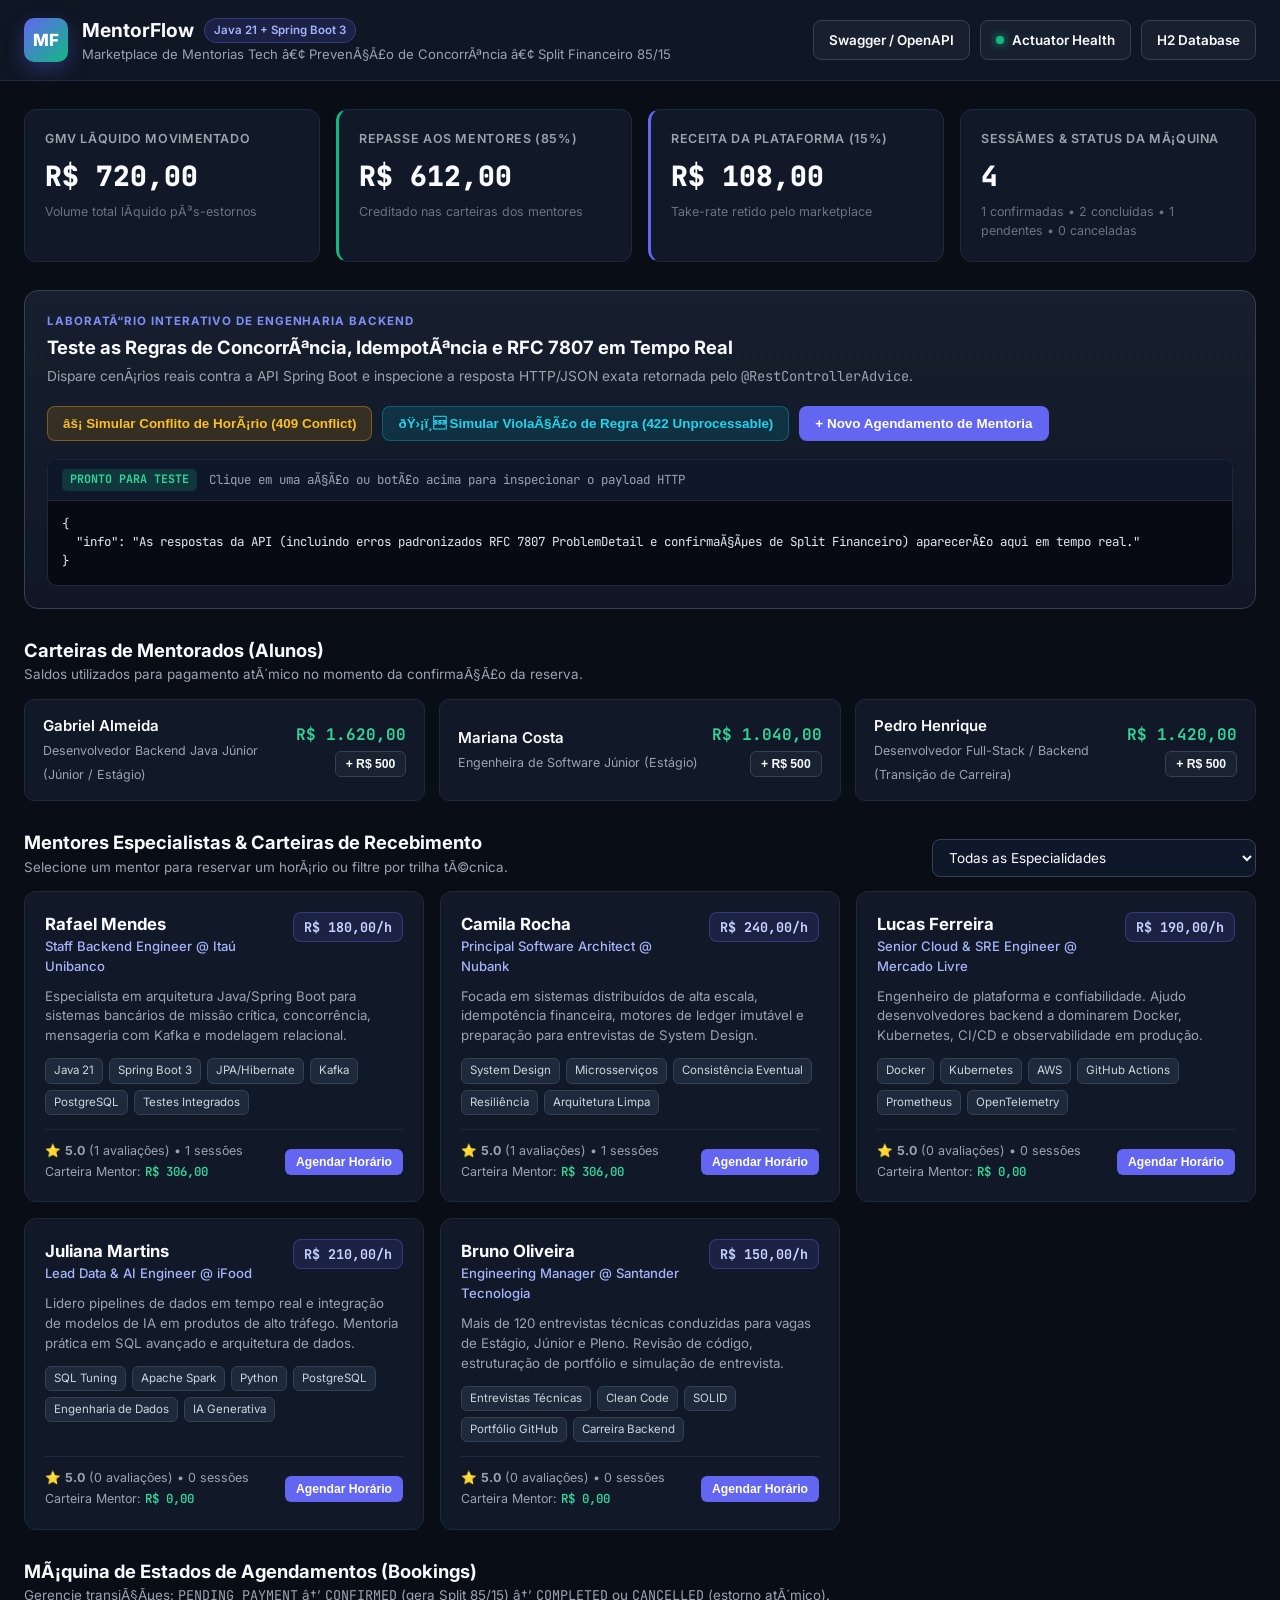
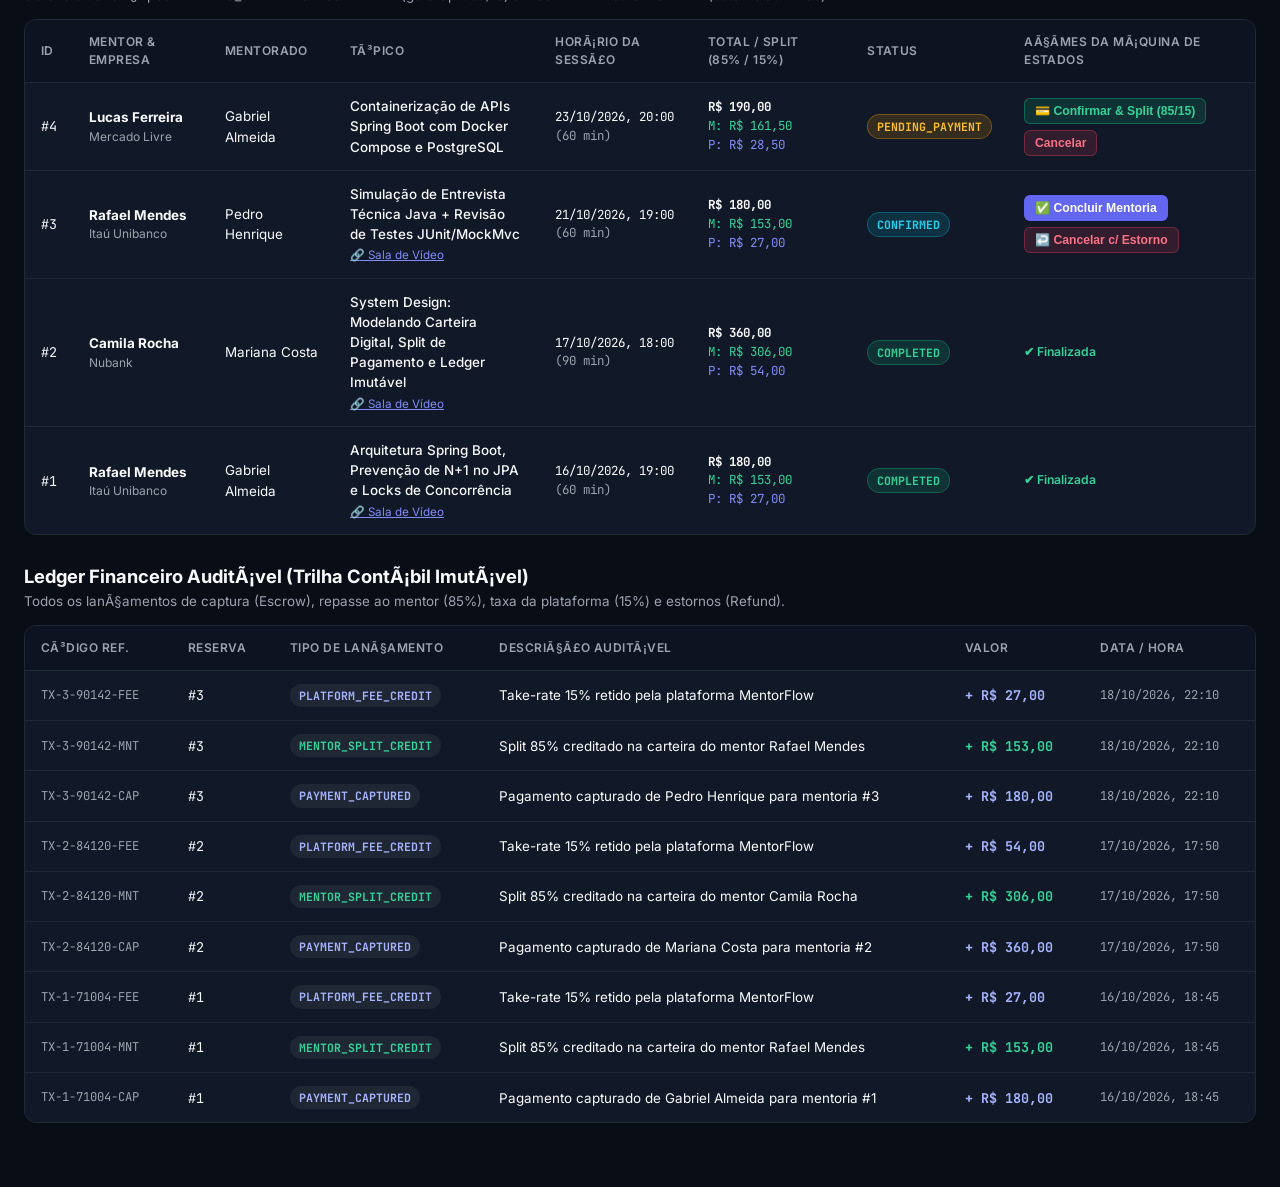
==== docs/index.html @ ffbdda51 "feat: add interactive GitHub Pages showcase in /docs for live recruiter demo" ====
﻿<!DOCTYPE html>
<html lang="pt-BR">
<head>
    <meta charset="UTF-8">
    <meta name="viewport" content="width=device-width, initial-scale=1.0">
    <title>MentorFlow â€” Marketplace & Motor de Agendamento (Java + Spring Boot)</title>
    <link rel="preconnect" href="https://fonts.googleapis.com">
    <link rel="preconnect" href="https://fonts.gstatic.com" crossorigin>
    <link href="https://fonts.googleapis.com/css2?family=Inter:wght@400;500;600;700;800&family=JetBrains+Mono:wght@400;500;600&display=swap" rel="stylesheet">
    <link rel="stylesheet" href="./styles.css">
</head>
<body>
    <header class="topbar">
        <div class="container topbar-inner">
            <div class="brand">
                <div class="brand-badge">MF</div>
                <div>
                    <div class="brand-title">MentorFlow <span class="version-pill">Java 21 + Spring Boot 3</span></div>
                    <div class="brand-subtitle">Marketplace de Mentorias Tech â€¢ PrevenÃ§Ã£o de ConcorrÃªncia â€¢ Split Financeiro 85/15</div>
                </div>
            </div>
            <div class="topbar-actions">
                <a href="https://github.com/geovanneenzo8-maker/mentorflow-api#principais-endpoints-da-api-rest" target="_blank" class="btn btn-outline">
                    <span>Swagger / OpenAPI</span>
                </a>
                <a href="https://github.com/geovanneenzo8-maker/mentorflow-api" target="_blank" class="btn btn-outline">
                    <span class="status-dot"></span>
                    <span>Actuator Health</span>
                </a>
                <a href="https://github.com/geovanneenzo8-maker/mentorflow-api#-modelo-de-dados-entidade-relacionamento" target="_blank" class="btn btn-outline">
                    <span>H2 Database</span>
                </a>
            </div>
        </div>
    </header>

    <main class="container main-content">
        <!-- MÃ©tricas Financeiras e Operacionais -->
        <section class="metrics-grid" id="metricsGrid">
            <div class="metric-card">
                <span class="metric-label">GMV LÃ­quido Movimentado</span>
                <strong class="metric-value" id="metricGmv">R$ 0,00</strong>
                <span class="metric-foot">Volume total lÃ­quido pÃ³s-estornos</span>
            </div>
            <div class="metric-card accent-emerald">
                <span class="metric-label">Repasse aos Mentores (85%)</span>
                <strong class="metric-value" id="metricMentorPayout">R$ 0,00</strong>
                <span class="metric-foot">Creditado nas carteiras dos mentores</span>
            </div>
            <div class="metric-card accent-indigo">
                <span class="metric-label">Receita da Plataforma (15%)</span>
                <strong class="metric-value" id="metricPlatformRev">R$ 0,00</strong>
                <span class="metric-foot">Take-rate retido pelo marketplace</span>
            </div>
            <div class="metric-card">
                <span class="metric-label">SessÃµes & Status da MÃ¡quina</span>
                <strong class="metric-value" id="metricBookingsCount">0</strong>
                <span class="metric-foot" id="metricBookingsBreakdown">0 confirmadas â€¢ 0 concluÃ­das</span>
            </div>
        </section>

        <!-- LaboratÃ³rio de Engenharia Backend (Para Recrutadores Testarem Regras em 1 Clique) -->
        <section class="eng-lab-card">
            <div class="eng-lab-header">
                <div>
                    <span class="eyebrow">LABORATÃ“RIO INTERATIVO DE ENGENHARIA BACKEND</span>
                    <h2>Teste as Regras de ConcorrÃªncia, IdempotÃªncia e RFC 7807 em Tempo Real</h2>
                    <p>Dispare cenÃ¡rios reais contra a API Spring Boot e inspecione a resposta HTTP/JSON exata retornada pelo <code>@RestControllerAdvice</code>.</p>
                </div>
                <div class="eng-lab-buttons">
                    <button class="btn btn-warning" id="btnSimulateConflict">
                        âš¡ Simular Conflito de HorÃ¡rio (409 Conflict)
                    </button>
                    <button class="btn btn-secondary" id="btnSimulateRuleError">
                        ðŸ›¡ï¸ Simular ViolaÃ§Ã£o de Regra (422 Unprocessable)
                    </button>
                    <button class="btn btn-primary" id="btnOpenNewBookingModal">
                        + Novo Agendamento de Mentoria
                    </button>
                </div>
            </div>

            <div class="console-box" id="apiInspectorBox">
                <div class="console-header">
                    <span id="consoleStatusBadge" class="http-badge http-200">PRONTO PARA TESTE</span>
                    <span id="consoleEndpoint" class="console-endpoint">Clique em uma aÃ§Ã£o ou botÃ£o acima para inspecionar o payload HTTP</span>
                </div>
                <pre id="consolePayload" class="console-pre">{
  "info": "As respostas da API (incluindo erros padronizados RFC 7807 ProblemDetail e confirmaÃ§Ãµes de Split Financeiro) aparecerÃ£o aqui em tempo real."
}</pre>
            </div>
        </section>

        <!-- Carteira dos Mentorados -->
        <section class="section-block">
            <div class="section-header">
                <div>
                    <h2>Carteiras de Mentorados (Alunos)</h2>
                    <p>Saldos utilizados para pagamento atÃ´mico no momento da confirmaÃ§Ã£o da reserva.</p>
                </div>
            </div>
            <div class="mentees-row" id="menteesContainer"></div>
        </section>

        <!-- CatÃ¡logo de Mentores -->
        <section class="section-block">
            <div class="section-header">
                <div>
                    <h2>Mentores Especialistas & Carteiras de Recebimento</h2>
                    <p>Selecione um mentor para reservar um horÃ¡rio ou filtre por trilha tÃ©cnica.</p>
                </div>
                <div class="filter-bar">
                    <select id="specialtyFilter" class="input-select">
                        <option value="">Todas as Especialidades</option>
                        <option value="BACKEND_JAVA">Engenharia Backend & Java/Spring</option>
                        <option value="SYSTEM_DESIGN">Arquitetura de Software & System Design</option>
                        <option value="CLOUD_DEVOPS">Cloud Computing, Kubernetes & SRE</option>
                        <option value="DATA_ENGINEERING">Engenharia de Dados & IA</option>
                        <option value="CAREER_INTERVIEW">Carreira Tech, Entrevistas & CÃ³digo Limpo</option>
                    </select>
                </div>
            </div>
            <div class="mentors-grid" id="mentorsContainer"></div>
        </section>

        <!-- Ciclo de Vida dos Agendamentos (State Machine) -->
        <section class="section-block">
            <div class="section-header">
                <div>
                    <h2>MÃ¡quina de Estados de Agendamentos (Bookings)</h2>
                    <p>Gerencie transiÃ§Ãµes: <code>PENDING_PAYMENT</code> â†’ <code>CONFIRMED</code> (gera Split 85/15) â†’ <code>COMPLETED</code> ou <code>CANCELLED</code> (estorno atÃ´mico).</p>
                </div>
            </div>
            <div class="table-wrapper">
                <table class="data-table">
                    <thead>
                        <tr>
                            <th>ID</th>
                            <th>Mentor & Empresa</th>
                            <th>Mentorado</th>
                            <th>TÃ³pico</th>
                            <th>HorÃ¡rio da SessÃ£o</th>
                            <th>Total / Split (85% / 15%)</th>
                            <th>Status</th>
                            <th>AÃ§Ãµes da MÃ¡quina de Estados</th>
                        </tr>
                    </thead>
                    <tbody id="bookingsTableBody"></tbody>
                </table>
            </div>
        </section>

        <!-- Ledger ContÃ¡bil ImutÃ¡vel -->
        <section class="section-block">
            <div class="section-header">
                <div>
                    <h2>Ledger Financeiro AuditÃ¡vel (Trilha ContÃ¡bil ImutÃ¡vel)</h2>
                    <p>Todos os lanÃ§amentos de captura (Escrow), repasse ao mentor (85%), taxa da plataforma (15%) e estornos (Refund).</p>
                </div>
            </div>
            <div class="table-wrapper">
                <table class="data-table">
                    <thead>
                        <tr>
                            <th>CÃ³digo Ref.</th>
                            <th>Reserva</th>
                            <th>Tipo de LanÃ§amento</th>
                            <th>DescriÃ§Ã£o AuditÃ¡vel</th>
                            <th>Valor</th>
                            <th>Data / Hora</th>
                        </tr>
                    </thead>
                    <tbody id="ledgerTableBody"></tbody>
                </table>
            </div>
        </section>
    </main>

    <!-- Modal de Novo Agendamento -->
    <div class="modal-backdrop hidden" id="bookingModal">
        <div class="modal-card">
            <div class="modal-header">
                <h3>Agendar Nova SessÃ£o de Mentoria</h3>
                <button class="modal-close" id="btnCloseModal">&times;</button>
            </div>
            <form id="bookingForm" class="modal-form">
                <div class="form-row">
                    <div class="form-group">
                        <label for="formMentorId">Mentor</label>
                        <select id="formMentorId" required class="input-control"></select>
                    </div>
                    <div class="form-group">
                        <label for="formMenteeId">Mentorado (Pagador)</label>
                        <select id="formMenteeId" required class="input-control"></select>
                    </div>
                </div>
                <div class="form-group">
                    <label for="formTopic">TÃ³pico da Mentoria</label>
                    <input type="text" id="formTopic" required minlength="5" maxlength="180" class="input-control"
                           value="Arquitetura Limpa, Testes no Spring Boot e PreparaÃ§Ã£o TÃ©cnica">
                </div>
                <div class="form-group">
                    <label for="formNotes">ObservaÃ§Ãµes / DÃºvidas</label>
                    <textarea id="formNotes" rows="2" class="input-control">RevisÃ£o prÃ¡tica de cÃ³digo e simulaÃ§Ã£o de perguntas de entrevista para vaga Backend JÃºnior.</textarea>
                </div>
                <div class="form-row">
                    <div class="form-group">
                        <label for="formDate">Data da Mentoria</label>
                        <input type="date" id="formDate" required class="input-control">
                    </div>
                    <div class="form-group">
                        <label for="formStartTime">InÃ­cio (08:00 Ã s 22:00)</label>
                        <input type="time" id="formStartTime" required value="19:00" class="input-control">
                    </div>
                    <div class="form-group">
                        <label for="formEndTime">TÃ©rmino</label>
                        <input type="time" id="formEndTime" required value="20:00" class="input-control">
                    </div>
                </div>
                <div class="form-group">
                    <label for="formIdempotency">Chave de IdempotÃªncia (Opcional)</label>
                    <input type="text" id="formIdempotency" class="input-control" placeholder="Gerada automaticamente se em branco">
                </div>
                <div class="modal-actions">
                    <button type="button" class="btn btn-outline" id="btnCancelModal">Cancelar</button>
                    <button type="submit" class="btn btn-primary">Criar Reserva (Verificar Conflito)</button>
                </div>
            </form>
        </div>
    </div>

    <script src="./app.js"></script>
</body>
</html>
---- docs/styles.css ----
:root {
    --bg-primary: #090d16;
    --bg-card: #111827;
    --bg-card-hover: #172033;
    --bg-console: #070a12;
    --border-color: #1f2937;
    --border-highlight: #374151;
    --text-primary: #f9fafb;
    --text-secondary: #9ca3af;
    --text-muted: #6b7280;
    --accent-indigo: #6366f1;
    --accent-indigo-hover: #4f46e5;
    --accent-emerald: #10b981;
    --accent-amber: #f59e0b;
    --accent-rose: #f43f5e;
    --accent-cyan: #06b6d4;
}

* {
    box-sizing: border-box;
    margin: 0;
    padding: 0;
}

body {
    font-family: 'Inter', -apple-system, BlinkMacSystemFont, sans-serif;
    background-color: var(--bg-primary);
    color: var(--text-primary);
    line-height: 1.5;
    min-height: 100vh;
    padding-bottom: 64px;
}

code, pre, .mono {
    font-family: 'JetBrains Mono', monospace;
}

.container {
    max-width: 1320px;
    margin: 0 auto;
    padding: 0 24px;
}

/* Topbar */
.topbar {
    background: rgba(17, 24, 39, 0.88);
    backdrop-filter: blur(12px);
    border-bottom: 1px solid var(--border-color);
    position: sticky;
    top: 0;
    z-index: 40;
}

.topbar-inner {
    display: flex;
    align-items: center;
    justify-content: space-between;
    padding-top: 16px;
    padding-bottom: 16px;
    gap: 16px;
    flex-wrap: wrap;
}

.brand {
    display: flex;
    align-items: center;
    gap: 14px;
}

.brand-badge {
    width: 44px;
    height: 44px;
    border-radius: 10px;
    background: linear-gradient(135deg, var(--accent-indigo), var(--accent-emerald));
    display: flex;
    align-items: center;
    justify-content: center;
    font-weight: 800;
    font-size: 1.05rem;
    color: #fff;
    box-shadow: 0 8px 20px rgba(99, 102, 241, 0.3);
}

.brand-title {
    font-weight: 700;
    font-size: 1.2rem;
    display: flex;
    align-items: center;
    gap: 10px;
}

.version-pill {
    font-size: 0.72rem;
    font-weight: 600;
    padding: 3px 9px;
    border-radius: 999px;
    background: rgba(99, 102, 241, 0.16);
    color: #a5b4fc;
    border: 1px solid rgba(99, 102, 241, 0.35);
}

.brand-subtitle {
    font-size: 0.82rem;
    color: var(--text-secondary);
}

.topbar-actions {
    display: flex;
    align-items: center;
    gap: 10px;
    flex-wrap: wrap;
}

.status-dot {
    width: 8px;
    height: 8px;
    border-radius: 50%;
    background: var(--accent-emerald);
    display: inline-block;
    box-shadow: 0 0 8px var(--accent-emerald);
}

/* Buttons */
.btn {
    display: inline-flex;
    align-items: center;
    gap: 8px;
    padding: 9px 15px;
    border-radius: 8px;
    font-size: 0.84rem;
    font-weight: 600;
    cursor: pointer;
    text-decoration: none;
    border: 1px solid transparent;
    transition: all 0.16s ease;
}

.btn-sm {
    padding: 5px 10px;
    font-size: 0.76rem;
    border-radius: 6px;
}

.btn-primary {
    background: var(--accent-indigo);
    color: #fff;
}

.btn-primary:hover {
    background: var(--accent-indigo-hover);
}

.btn-emerald {
    background: rgba(16, 185, 129, 0.16);
    color: #34d399;
    border-color: rgba(16, 185, 129, 0.4);
}

.btn-emerald:hover {
    background: rgba(16, 185, 129, 0.28);
}

.btn-warning {
    background: rgba(245, 158, 11, 0.15);
    color: #fbbf24;
    border-color: rgba(245, 158, 11, 0.4);
}

.btn-warning:hover {
    background: rgba(245, 158, 11, 0.28);
}

.btn-danger {
    background: rgba(244, 63, 94, 0.14);
    color: #fb7185;
    border-color: rgba(244, 63, 94, 0.35);
}

.btn-danger:hover {
    background: rgba(244, 63, 94, 0.26);
}

.btn-secondary {
    background: rgba(6, 182, 212, 0.14);
    color: #22d3ee;
    border-color: rgba(6, 182, 212, 0.35);
}

.btn-secondary:hover {
    background: rgba(6, 182, 212, 0.25);
}

.btn-outline {
    background: rgba(31, 41, 55, 0.6);
    color: var(--text-primary);
    border-color: var(--border-highlight);
}

.btn-outline:hover {
    background: var(--bg-card-hover);
}

/* Main Content */
.main-content {
    margin-top: 28px;
    display: flex;
    flex-direction: column;
    gap: 28px;
}

/* Metrics Grid */
.metrics-grid {
    display: grid;
    grid-template-columns: repeat(auto-fit, minmax(260px, 1fr));
    gap: 16px;
}

.metric-card {
    background: var(--bg-card);
    border: 1px solid var(--border-color);
    border-radius: 12px;
    padding: 20px;
    display: flex;
    flex-direction: column;
    gap: 6px;
}

.metric-card.accent-emerald {
    border-left: 3px solid var(--accent-emerald);
}

.metric-card.accent-indigo {
    border-left: 3px solid var(--accent-indigo);
}

.metric-label {
    font-size: 0.78rem;
    text-transform: uppercase;
    letter-spacing: 0.05em;
    color: var(--text-secondary);
    font-weight: 600;
}

.metric-value {
    font-size: 1.75rem;
    font-weight: 800;
    font-family: 'JetBrains Mono', monospace;
}

.metric-foot {
    font-size: 0.78rem;
    color: var(--text-muted);
}

/* Engineering Lab */
.eng-lab-card {
    background: linear-gradient(180deg, rgba(30, 41, 59, 0.65) 0%, rgba(17, 24, 39, 0.9) 100%);
    border: 1px solid var(--border-highlight);
    border-radius: 14px;
    padding: 22px;
    display: flex;
    flex-direction: column;
    gap: 18px;
}

.eng-lab-header {
    display: flex;
    justify-content: space-between;
    align-items: flex-start;
    gap: 20px;
    flex-wrap: wrap;
}

.eyebrow {
    font-size: 0.72rem;
    font-weight: 700;
    letter-spacing: 0.08em;
    color: #818cf8;
    display: block;
    margin-bottom: 4px;
}

.eng-lab-header h2 {
    font-size: 1.15rem;
    margin-bottom: 4px;
}

.eng-lab-header p {
    font-size: 0.86rem;
    color: var(--text-secondary);
}

.eng-lab-buttons {
    display: flex;
    gap: 10px;
    flex-wrap: wrap;
}

.console-box {
    background: var(--bg-console);
    border: 1px solid #1e293b;
    border-radius: 10px;
    overflow: hidden;
}

.console-header {
    background: #0f172a;
    padding: 9px 14px;
    border-bottom: 1px solid #1e293b;
    display: flex;
    align-items: center;
    gap: 12px;
    font-size: 0.8rem;
}

.http-badge {
    padding: 2px 8px;
    border-radius: 5px;
    font-family: 'JetBrains Mono', monospace;
    font-size: 0.73rem;
    font-weight: 700;
}

.http-200 {
    background: rgba(16, 185, 129, 0.2);
    color: #34d399;
}

.http-409 {
    background: rgba(245, 158, 11, 0.22);
    color: #fbbf24;
}

.http-422 {
    background: rgba(244, 63, 94, 0.22);
    color: #fb7185;
}

.console-endpoint {
    font-family: 'JetBrains Mono', monospace;
    color: var(--text-secondary);
    font-size: 0.78rem;
}

.console-pre {
    padding: 14px;
    font-size: 0.78rem;
    color: #e2e8f0;
    max-height: 210px;
    overflow-y: auto;
    white-space: pre-wrap;
}

/* Sections */
.section-block {
    display: flex;
    flex-direction: column;
    gap: 14px;
}

.section-header {
    display: flex;
    justify-content: space-between;
    align-items: flex-end;
    gap: 16px;
    flex-wrap: wrap;
}

.section-header h2 {
    font-size: 1.15rem;
    font-weight: 700;
}

.section-header p {
    font-size: 0.84rem;
    color: var(--text-secondary);
}

/* Mentees Row */
.mentees-row {
    display: grid;
    grid-template-columns: repeat(auto-fit, minmax(280px, 1fr));
    gap: 14px;
}

.mentee-card {
    background: var(--bg-card);
    border: 1px solid var(--border-color);
    border-radius: 10px;
    padding: 15px 18px;
    display: flex;
    justify-content: space-between;
    align-items: center;
    gap: 12px;
}

.mentee-info h4 {
    font-size: 0.94rem;
    font-weight: 600;
}

.mentee-info span {
    font-size: 0.78rem;
    color: var(--text-secondary);
}

.mentee-wallet {
    text-align: right;
}

.mentee-wallet strong {
    display: block;
    font-family: 'JetBrains Mono', monospace;
    color: #34d399;
    font-size: 1rem;
}

/* Mentors Grid */
.mentors-grid {
    display: grid;
    grid-template-columns: repeat(auto-fill, minmax(360px, 1fr));
    gap: 16px;
}

.mentor-card {
    background: var(--bg-card);
    border: 1px solid var(--border-color);
    border-radius: 12px;
    padding: 20px;
    display: flex;
    flex-direction: column;
    justify-content: space-between;
    gap: 14px;
    transition: border-color 0.15s ease;
}

.mentor-card:hover {
    border-color: var(--border-highlight);
}

.mentor-top {
    display: flex;
    justify-content: space-between;
    align-items: flex-start;
    gap: 12px;
}

.mentor-name {
    font-size: 1.05rem;
    font-weight: 700;
}

.mentor-role {
    font-size: 0.82rem;
    color: #a5b4fc;
    font-weight: 500;
}

.mentor-rate {
    background: rgba(99, 102, 241, 0.14);
    border: 1px solid rgba(99, 102, 241, 0.35);
    padding: 4px 10px;
    border-radius: 8px;
    font-family: 'JetBrains Mono', monospace;
    font-size: 0.84rem;
    font-weight: 700;
    color: #c7d2fe;
    white-space: nowrap;
}

.mentor-bio {
    font-size: 0.83rem;
    color: var(--text-secondary);
}

.skills-list {
    display: flex;
    flex-wrap: wrap;
    gap: 6px;
}

.skill-tag {
    font-size: 0.72rem;
    padding: 3px 8px;
    border-radius: 6px;
    background: #1e293b;
    color: #cbd5e1;
    border: 1px solid #334155;
}

.mentor-footer {
    border-top: 1px solid var(--border-color);
    padding-top: 12px;
    display: flex;
    justify-content: space-between;
    align-items: center;
    gap: 10px;
}

.mentor-stats {
    font-size: 0.78rem;
    color: var(--text-secondary);
    display: flex;
    flex-direction: column;
    gap: 2px;
}

.mentor-wallet-pill {
    font-family: 'JetBrains Mono', monospace;
    color: #34d399;
    font-weight: 600;
}

/* Tables */
.table-wrapper {
    background: var(--bg-card);
    border: 1px solid var(--border-color);
    border-radius: 12px;
    overflow-x: auto;
}

.data-table {
    width: 100%;
    border-collapse: collapse;
    font-size: 0.84rem;
}

.data-table th,
.data-table td {
    padding: 13px 16px;
    text-align: left;
    border-bottom: 1px solid var(--border-color);
}

.data-table th {
    background: #0d1320;
    color: var(--text-secondary);
    font-weight: 600;
    font-size: 0.75rem;
    text-transform: uppercase;
    letter-spacing: 0.04em;
}

.data-table tr:last-child td {
    border-bottom: none;
}

.status-badge {
    display: inline-block;
    padding: 3px 9px;
    border-radius: 999px;
    font-size: 0.72rem;
    font-weight: 700;
    font-family: 'JetBrains Mono', monospace;
}

.status-PENDING_PAYMENT {
    background: rgba(245, 158, 11, 0.16);
    color: #fbbf24;
    border: 1px solid rgba(245, 158, 11, 0.35);
}

.status-CONFIRMED {
    background: rgba(6, 182, 212, 0.16);
    color: #22d3ee;
    border: 1px solid rgba(6, 182, 212, 0.35);
}

.status-COMPLETED {
    background: rgba(16, 185, 129, 0.16);
    color: #34d399;
    border: 1px solid rgba(16, 185, 129, 0.35);
}

.status-CANCELLED {
    background: rgba(244, 63, 94, 0.15);
    color: #fb7185;
    border: 1px solid rgba(244, 63, 94, 0.35);
}

.action-group {
    display: flex;
    gap: 6px;
    flex-wrap: wrap;
}

/* Inputs & Modal */
.input-select,
.input-control {
    background: #0f172a;
    border: 1px solid var(--border-highlight);
    color: var(--text-primary);
    padding: 9px 12px;
    border-radius: 8px;
    font-size: 0.85rem;
    font-family: inherit;
    width: 100%;
}

.modal-backdrop {
    position: fixed;
    inset: 0;
    background: rgba(3, 7, 18, 0.78);
    backdrop-filter: blur(4px);
    display: flex;
    align-items: center;
    justify-content: center;
    z-index: 100;
    padding: 16px;
}

.modal-backdrop.hidden {
    display: none;
}

.modal-card {
    background: var(--bg-card);
    border: 1px solid var(--border-highlight);
    border-radius: 14px;
    width: 100%;
    max-width: 580px;
    padding: 24px;
    box-shadow: 0 25px 50px -12px rgba(0, 0, 0, 0.65);
}

.modal-header {
    display: flex;
    justify-content: space-between;
    align-items: center;
    margin-bottom: 18px;
}

.modal-close {
    background: none;
    border: none;
    color: var(--text-secondary);
    font-size: 1.5rem;
    cursor: pointer;
}

.modal-form {
    display: flex;
    flex-direction: column;
    gap: 14px;
}

.form-row {
    display: grid;
    grid-template-columns: repeat(auto-fit, minmax(150px, 1fr));
    gap: 12px;
}

.form-group {
    display: flex;
    flex-direction: column;
    gap: 5px;
}

.form-group label {
    font-size: 0.78rem;
    font-weight: 600;
    color: var(--text-secondary);
}

.modal-actions {
    display: flex;
    justify-content: flex-end;
    gap: 10px;
    margin-top: 8px;
}
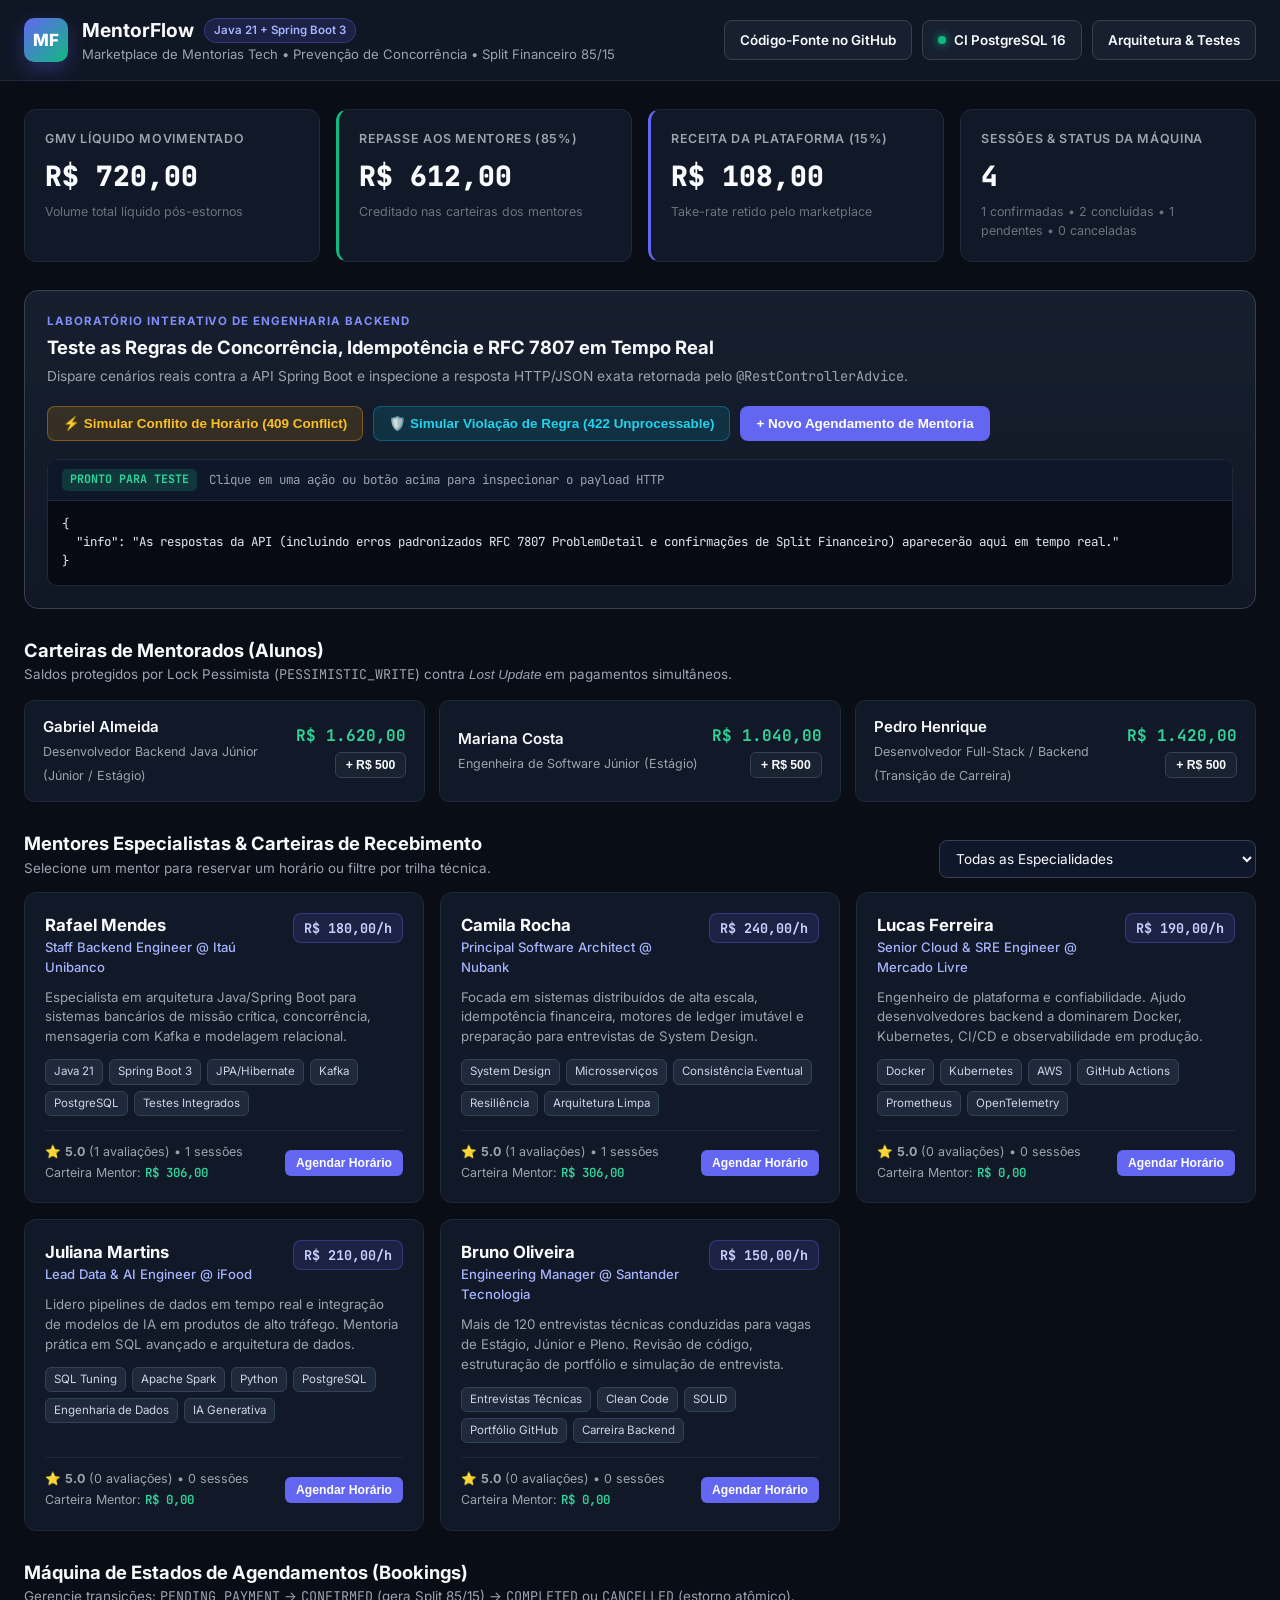
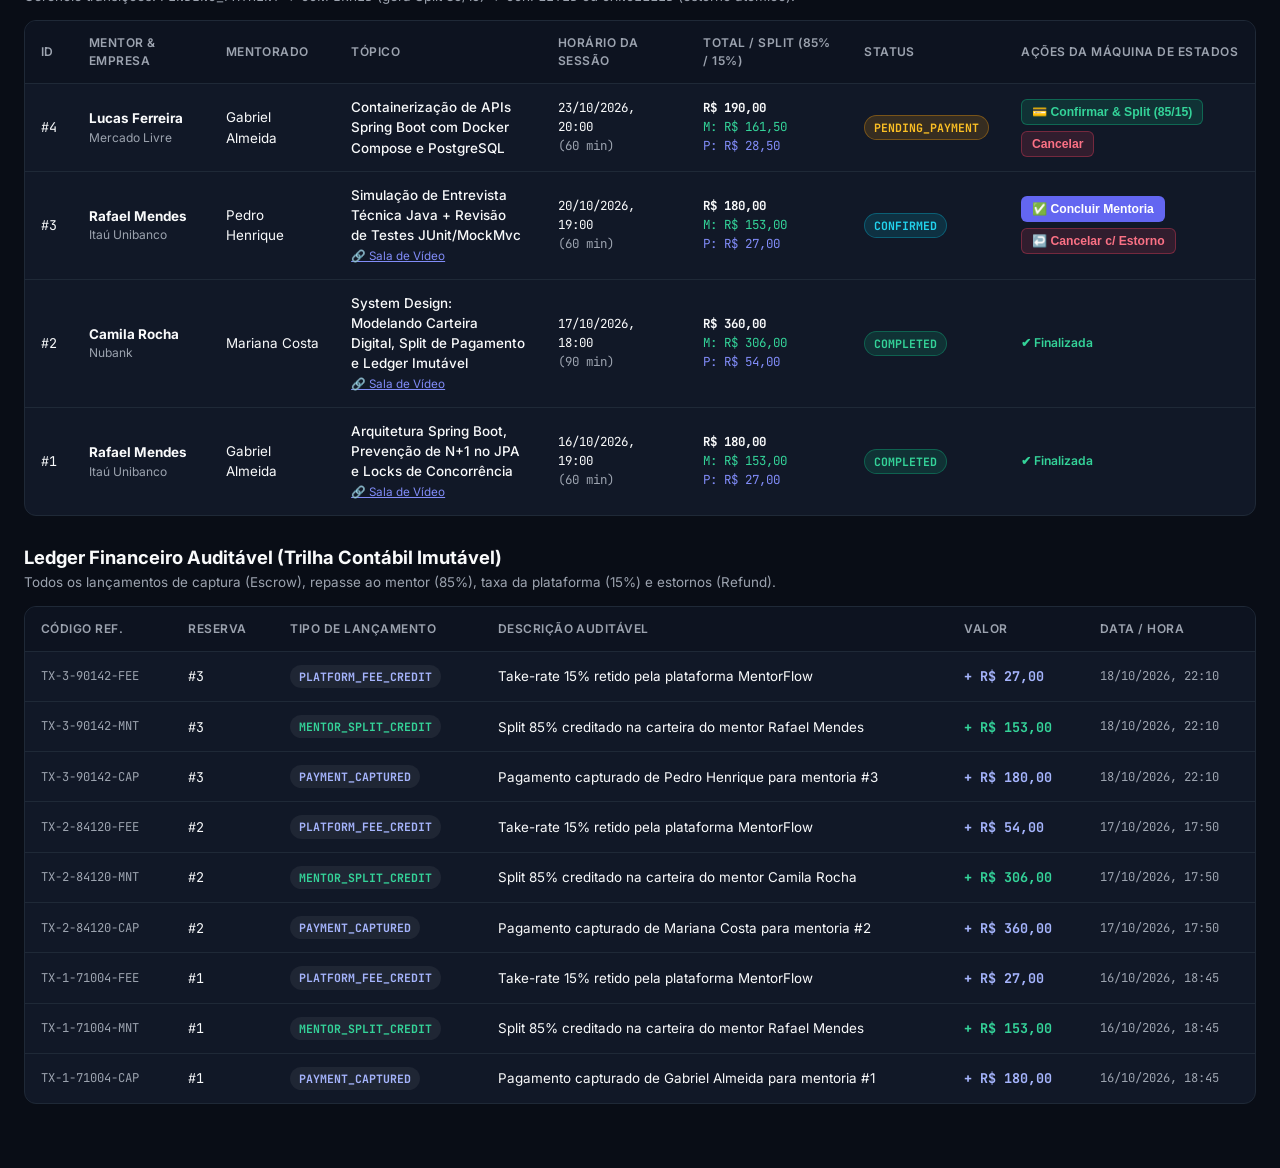
==== commit 86d7d551: "fix(ui): restore clean UTF-8 encoding in static and GitHub Pages assets" ====
--- a/docs/index.html
+++ b/docs/index.html
@@ -1,9 +1,9 @@
-﻿<!DOCTYPE html>
+<!DOCTYPE html>
 <html lang="pt-BR">
 <head>
     <meta charset="UTF-8">
     <meta name="viewport" content="width=device-width, initial-scale=1.0">
-    <title>MentorFlow â€” Marketplace & Motor de Agendamento (Java + Spring Boot)</title>
+    <title>MentorFlow — Marketplace & Motor de Agendamento (Java + Spring Boot)</title>
     <link rel="preconnect" href="https://fonts.googleapis.com">
     <link rel="preconnect" href="https://fonts.gstatic.com" crossorigin>
     <link href="https://fonts.googleapis.com/css2?family=Inter:wght@400;500;600;700;800&family=JetBrains+Mono:wght@400;500;600&display=swap" rel="stylesheet">
@@ -16,31 +16,31 @@
                 <div class="brand-badge">MF</div>
                 <div>
                     <div class="brand-title">MentorFlow <span class="version-pill">Java 21 + Spring Boot 3</span></div>
-                    <div class="brand-subtitle">Marketplace de Mentorias Tech â€¢ PrevenÃ§Ã£o de ConcorrÃªncia â€¢ Split Financeiro 85/15</div>
+                    <div class="brand-subtitle">Marketplace de Mentorias Tech • Prevenção de Concorrência • Split Financeiro 85/15</div>
                 </div>
             </div>
             <div class="topbar-actions">
-                <a href="https://github.com/geovanneenzo8-maker/mentorflow-api#principais-endpoints-da-api-rest" target="_blank" class="btn btn-outline">
-                    <span>Swagger / OpenAPI</span>
+                <a href="https://github.com/geovanneenzo8-maker/mentorflow-api" target="_blank" class="btn btn-outline">
+                    <span>Código-Fonte no GitHub</span>
                 </a>
-                <a href="https://github.com/geovanneenzo8-maker/mentorflow-api" target="_blank" class="btn btn-outline">
+                <a href="https://github.com/geovanneenzo8-maker/mentorflow-api/actions" target="_blank" class="btn btn-outline">
                     <span class="status-dot"></span>
-                    <span>Actuator Health</span>
+                    <span>CI PostgreSQL 16</span>
                 </a>
-                <a href="https://github.com/geovanneenzo8-maker/mentorflow-api#-modelo-de-dados-entidade-relacionamento" target="_blank" class="btn btn-outline">
-                    <span>H2 Database</span>
+                <a href="https://github.com/geovanneenzo8-maker/mentorflow-api#-engenharia-de-confiabilidade-cenários-de-falha-causas-e-testes-que-comprovam" target="_blank" class="btn btn-outline">
+                    <span>Arquitetura & Testes</span>
                 </a>
             </div>
         </div>
     </header>
 
     <main class="container main-content">
-        <!-- MÃ©tricas Financeiras e Operacionais -->
+        <!-- Métricas Financeiras e Operacionais -->
         <section class="metrics-grid" id="metricsGrid">
             <div class="metric-card">
-                <span class="metric-label">GMV LÃ­quido Movimentado</span>
+                <span class="metric-label">GMV Líquido Movimentado</span>
                 <strong class="metric-value" id="metricGmv">R$ 0,00</strong>
-                <span class="metric-foot">Volume total lÃ­quido pÃ³s-estornos</span>
+                <span class="metric-foot">Volume total líquido pós-estornos</span>
             </div>
             <div class="metric-card accent-emerald">
                 <span class="metric-label">Repasse aos Mentores (85%)</span>
@@ -53,26 +53,26 @@
                 <span class="metric-foot">Take-rate retido pelo marketplace</span>
             </div>
             <div class="metric-card">
-                <span class="metric-label">SessÃµes & Status da MÃ¡quina</span>
+                <span class="metric-label">Sessões & Status da Máquina</span>
                 <strong class="metric-value" id="metricBookingsCount">0</strong>
-                <span class="metric-foot" id="metricBookingsBreakdown">0 confirmadas â€¢ 0 concluÃ­das</span>
-            </div>
-        </section>
-
-        <!-- LaboratÃ³rio de Engenharia Backend (Para Recrutadores Testarem Regras em 1 Clique) -->
+                <span class="metric-foot" id="metricBookingsBreakdown">0 confirmadas • 0 concluídas</span>
+            </div>
+        </section>
+
+        <!-- Laboratório de Engenharia Backend (Para Recrutadores Testarem Regras em 1 Clique) -->
         <section class="eng-lab-card">
             <div class="eng-lab-header">
                 <div>
-                    <span class="eyebrow">LABORATÃ“RIO INTERATIVO DE ENGENHARIA BACKEND</span>
-                    <h2>Teste as Regras de ConcorrÃªncia, IdempotÃªncia e RFC 7807 em Tempo Real</h2>
-                    <p>Dispare cenÃ¡rios reais contra a API Spring Boot e inspecione a resposta HTTP/JSON exata retornada pelo <code>@RestControllerAdvice</code>.</p>
+                    <span class="eyebrow">LABORATÓRIO INTERATIVO DE ENGENHARIA BACKEND</span>
+                    <h2>Teste as Regras de Concorrência, Idempotência e RFC 7807 em Tempo Real</h2>
+                    <p>Dispare cenários reais contra a API Spring Boot e inspecione a resposta HTTP/JSON exata retornada pelo <code>@RestControllerAdvice</code>.</p>
                 </div>
                 <div class="eng-lab-buttons">
                     <button class="btn btn-warning" id="btnSimulateConflict">
-                        âš¡ Simular Conflito de HorÃ¡rio (409 Conflict)
+                        ⚡ Simular Conflito de Horário (409 Conflict)
                     </button>
                     <button class="btn btn-secondary" id="btnSimulateRuleError">
-                        ðŸ›¡ï¸ Simular ViolaÃ§Ã£o de Regra (422 Unprocessable)
+                        🛡️ Simular Violação de Regra (422 Unprocessable)
                     </button>
                     <button class="btn btn-primary" id="btnOpenNewBookingModal">
                         + Novo Agendamento de Mentoria
@@ -83,10 +83,10 @@
             <div class="console-box" id="apiInspectorBox">
                 <div class="console-header">
                     <span id="consoleStatusBadge" class="http-badge http-200">PRONTO PARA TESTE</span>
-                    <span id="consoleEndpoint" class="console-endpoint">Clique em uma aÃ§Ã£o ou botÃ£o acima para inspecionar o payload HTTP</span>
+                    <span id="consoleEndpoint" class="console-endpoint">Clique em uma ação ou botão acima para inspecionar o payload HTTP</span>
                 </div>
                 <pre id="consolePayload" class="console-pre">{
-  "info": "As respostas da API (incluindo erros padronizados RFC 7807 ProblemDetail e confirmaÃ§Ãµes de Split Financeiro) aparecerÃ£o aqui em tempo real."
+  "info": "As respostas da API (incluindo erros padronizados RFC 7807 ProblemDetail e confirmações de Split Financeiro) aparecerão aqui em tempo real."
 }</pre>
             </div>
         </section>
@@ -96,18 +96,18 @@
             <div class="section-header">
                 <div>
                     <h2>Carteiras de Mentorados (Alunos)</h2>
-                    <p>Saldos utilizados para pagamento atÃ´mico no momento da confirmaÃ§Ã£o da reserva.</p>
+                    <p>Saldos protegidos por Lock Pessimista (<code>PESSIMISTIC_WRITE</code>) contra <em>Lost Update</em> em pagamentos simultâneos.</p>
                 </div>
             </div>
             <div class="mentees-row" id="menteesContainer"></div>
         </section>
 
-        <!-- CatÃ¡logo de Mentores -->
+        <!-- Catálogo de Mentores -->
         <section class="section-block">
             <div class="section-header">
                 <div>
                     <h2>Mentores Especialistas & Carteiras de Recebimento</h2>
-                    <p>Selecione um mentor para reservar um horÃ¡rio ou filtre por trilha tÃ©cnica.</p>
+                    <p>Selecione um mentor para reservar um horário ou filtre por trilha técnica.</p>
                 </div>
                 <div class="filter-bar">
                     <select id="specialtyFilter" class="input-select">
@@ -116,7 +116,7 @@
                         <option value="SYSTEM_DESIGN">Arquitetura de Software & System Design</option>
                         <option value="CLOUD_DEVOPS">Cloud Computing, Kubernetes & SRE</option>
                         <option value="DATA_ENGINEERING">Engenharia de Dados & IA</option>
-                        <option value="CAREER_INTERVIEW">Carreira Tech, Entrevistas & CÃ³digo Limpo</option>
+                        <option value="CAREER_INTERVIEW">Carreira Tech, Entrevistas & Código Limpo</option>
                     </select>
                 </div>
             </div>
@@ -127,8 +127,8 @@
         <section class="section-block">
             <div class="section-header">
                 <div>
-                    <h2>MÃ¡quina de Estados de Agendamentos (Bookings)</h2>
-                    <p>Gerencie transiÃ§Ãµes: <code>PENDING_PAYMENT</code> â†’ <code>CONFIRMED</code> (gera Split 85/15) â†’ <code>COMPLETED</code> ou <code>CANCELLED</code> (estorno atÃ´mico).</p>
+                    <h2>Máquina de Estados de Agendamentos (Bookings)</h2>
+                    <p>Gerencie transições: <code>PENDING_PAYMENT</code> → <code>CONFIRMED</code> (gera Split 85/15) → <code>COMPLETED</code> ou <code>CANCELLED</code> (estorno atômico).</p>
                 </div>
             </div>
             <div class="table-wrapper">
@@ -138,11 +138,11 @@
                             <th>ID</th>
                             <th>Mentor & Empresa</th>
                             <th>Mentorado</th>
-                            <th>TÃ³pico</th>
-                            <th>HorÃ¡rio da SessÃ£o</th>
+                            <th>Tópico</th>
+                            <th>Horário da Sessão</th>
                             <th>Total / Split (85% / 15%)</th>
                             <th>Status</th>
-                            <th>AÃ§Ãµes da MÃ¡quina de Estados</th>
+                            <th>Ações da Máquina de Estados</th>
                         </tr>
                     </thead>
                     <tbody id="bookingsTableBody"></tbody>
@@ -150,22 +150,22 @@
             </div>
         </section>
 
-        <!-- Ledger ContÃ¡bil ImutÃ¡vel -->
-        <section class="section-block">
-            <div class="section-header">
-                <div>
-                    <h2>Ledger Financeiro AuditÃ¡vel (Trilha ContÃ¡bil ImutÃ¡vel)</h2>
-                    <p>Todos os lanÃ§amentos de captura (Escrow), repasse ao mentor (85%), taxa da plataforma (15%) e estornos (Refund).</p>
+        <!-- Ledger Contábil Imutável -->
+        <section class="section-block">
+            <div class="section-header">
+                <div>
+                    <h2>Ledger Financeiro Auditável (Trilha Contábil Imutável)</h2>
+                    <p>Todos os lançamentos de captura (Escrow), repasse ao mentor (85%), taxa da plataforma (15%) e estornos (Refund).</p>
                 </div>
             </div>
             <div class="table-wrapper">
                 <table class="data-table">
                     <thead>
                         <tr>
-                            <th>CÃ³digo Ref.</th>
+                            <th>Código Ref.</th>
                             <th>Reserva</th>
-                            <th>Tipo de LanÃ§amento</th>
-                            <th>DescriÃ§Ã£o AuditÃ¡vel</th>
+                            <th>Tipo de Lançamento</th>
+                            <th>Descrição Auditável</th>
                             <th>Valor</th>
                             <th>Data / Hora</th>
                         </tr>
@@ -180,7 +180,7 @@
     <div class="modal-backdrop hidden" id="bookingModal">
         <div class="modal-card">
             <div class="modal-header">
-                <h3>Agendar Nova SessÃ£o de Mentoria</h3>
+                <h3>Agendar Nova Sessão de Mentoria</h3>
                 <button class="modal-close" id="btnCloseModal">&times;</button>
             </div>
             <form id="bookingForm" class="modal-form">
@@ -195,13 +195,13 @@
                     </div>
                 </div>
                 <div class="form-group">
-                    <label for="formTopic">TÃ³pico da Mentoria</label>
+                    <label for="formTopic">Tópico da Mentoria</label>
                     <input type="text" id="formTopic" required minlength="5" maxlength="180" class="input-control"
-                           value="Arquitetura Limpa, Testes no Spring Boot e PreparaÃ§Ã£o TÃ©cnica">
+                           value="Arquitetura Limpa, Testes no Spring Boot e Preparação Técnica">
                 </div>
                 <div class="form-group">
-                    <label for="formNotes">ObservaÃ§Ãµes / DÃºvidas</label>
-                    <textarea id="formNotes" rows="2" class="input-control">RevisÃ£o prÃ¡tica de cÃ³digo e simulaÃ§Ã£o de perguntas de entrevista para vaga Backend JÃºnior.</textarea>
+                    <label for="formNotes">Observações / Dúvidas</label>
+                    <textarea id="formNotes" rows="2" class="input-control">Revisão prática de código e simulação de perguntas de entrevista para vaga Backend Júnior.</textarea>
                 </div>
                 <div class="form-row">
                     <div class="form-group">
@@ -209,16 +209,16 @@
                         <input type="date" id="formDate" required class="input-control">
                     </div>
                     <div class="form-group">
-                        <label for="formStartTime">InÃ­cio (08:00 Ã s 22:00)</label>
+                        <label for="formStartTime">Início (08:00 às 22:00)</label>
                         <input type="time" id="formStartTime" required value="19:00" class="input-control">
                     </div>
                     <div class="form-group">
-                        <label for="formEndTime">TÃ©rmino</label>
+                        <label for="formEndTime">Término</label>
                         <input type="time" id="formEndTime" required value="20:00" class="input-control">
                     </div>
                 </div>
                 <div class="form-group">
-                    <label for="formIdempotency">Chave de IdempotÃªncia (Opcional)</label>
+                    <label for="formIdempotency">Chave de Idempotência (Opcional)</label>
                     <input type="text" id="formIdempotency" class="input-control" placeholder="Gerada automaticamente se em branco">
                 </div>
                 <div class="modal-actions">
@@ -232,4 +232,3 @@
     <script src="./app.js"></script>
 </body>
 </html>
-
